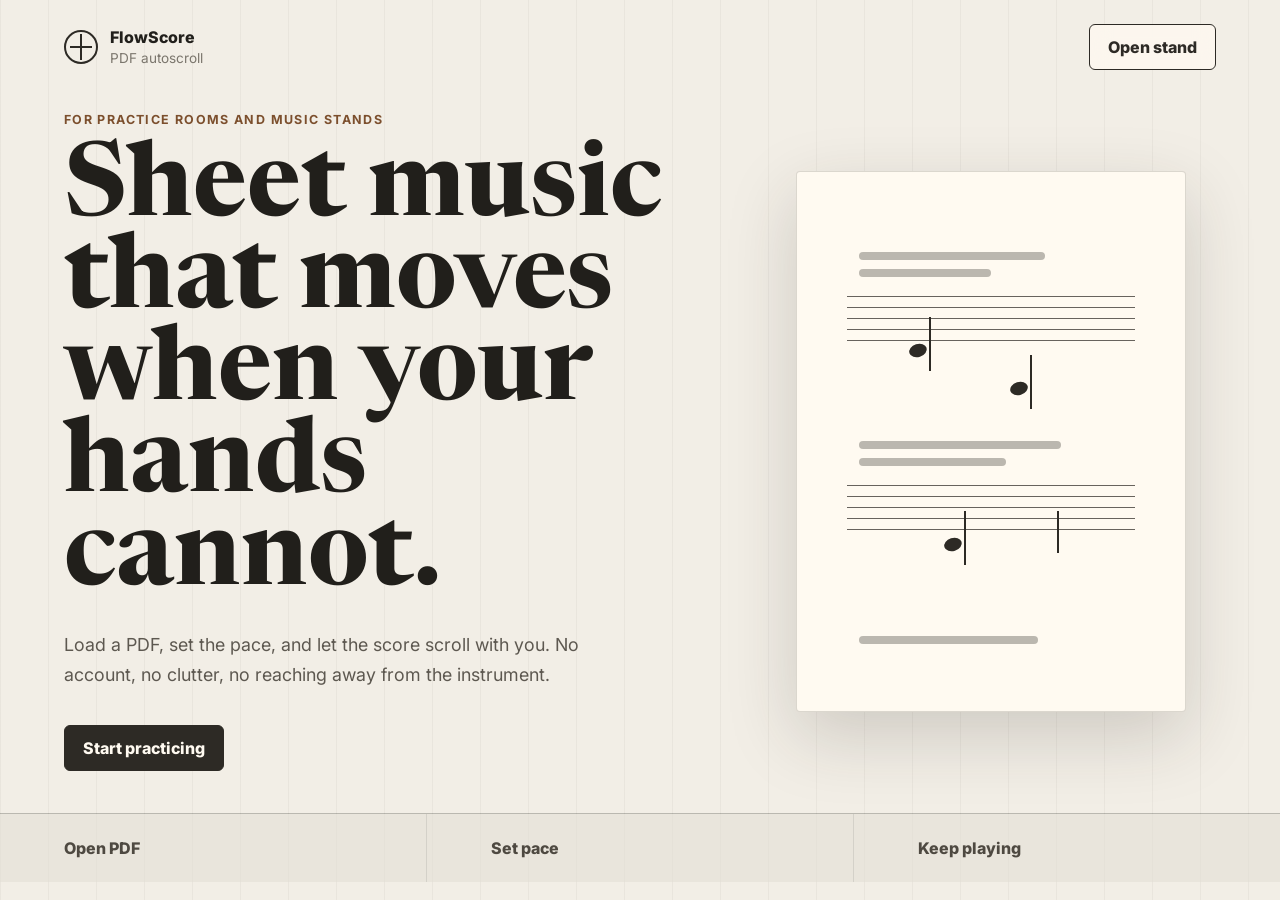
==== index.html @ 93f8f046 "Polish FlowScore MVP" ====
<!doctype html>
<html lang="en">
  <head>
    <meta charset="UTF-8" />
    <meta name="viewport" content="width=device-width, initial-scale=1.0" />
    <meta
      name="description"
      content="FlowScore is a quiet browser-based PDF autoscroll practice stand for musicians."
    />
    <meta name="theme-color" content="#f2eee6" />
    <meta property="og:title" content="FlowScore - Hands-free PDF practice" />
    <meta
      property="og:description"
      content="Load a score, set the pace, and keep both hands on the instrument."
    />
    <meta property="og:type" content="website" />
    <title>FlowScore - Hands-free PDF practice</title>
    <link rel="preconnect" href="https://fonts.googleapis.com" />
    <link rel="preconnect" href="https://fonts.gstatic.com" crossorigin />
    <link
      href="https://fonts.googleapis.com/css2?family=Inter:wght@400;500;600;700&family=Newsreader:opsz,wght@6..72,600&display=swap"
      rel="stylesheet"
    />
    <link rel="stylesheet" href="./styles.css" />
  </head>
  <body class="home-page">
    <header class="site-header" aria-label="Site header">
      <a class="brand home-brand" href="./index.html" aria-label="FlowScore home">
        <span class="mark" aria-hidden="true"></span>
        <div>
          <p>FlowScore</p>
          <span>PDF autoscroll</span>
        </div>
      </a>
      <nav aria-label="Primary navigation">
        <a href="./app.html">Open stand</a>
      </nav>
    </header>

    <main>
      <section class="home-hero" aria-label="FlowScore introduction">
        <div class="hero-copy">
          <p class="eyebrow">For practice rooms and music stands</p>
          <h1>Sheet music that moves when your hands cannot.</h1>
          <p>
            Load a PDF, set the pace, and let the score scroll with you. No
            account, no clutter, no reaching away from the instrument.
          </p>
          <a class="primary-link" href="./app.html">Start practicing</a>
        </div>

        <div class="score-visual" aria-hidden="true">
          <div class="score-page">
            <span></span><span></span><span></span><span></span><span></span>
            <b></b><b></b><b></b>
            <i></i><i></i><i></i><i></i>
          </div>
        </div>
      </section>

      <section class="home-strip" aria-label="FlowScore values">
        <p>Open PDF</p>
        <p>Set pace</p>
        <p>Keep playing</p>
      </section>
    </main>
  </body>
</html>
---- styles.css ----
:root {
  color-scheme: light;
  font-family: Inter, system-ui, -apple-system, BlinkMacSystemFont, "Segoe UI", sans-serif;
  background: #f2eee6;
  color: #211f1b;
}

* {
  box-sizing: border-box;
}

body {
  margin: 0;
  min-height: 100vh;
  background:
    linear-gradient(90deg, rgba(33, 31, 27, 0.045) 1px, transparent 1px) 0 0 / 48px 48px,
    #f2eee6;
}

a {
  color: inherit;
  text-decoration: none;
}

button,
input {
  font: inherit;
}

.site-header {
  position: absolute;
  top: 0;
  left: 0;
  right: 0;
  z-index: 2;
  display: flex;
  align-items: center;
  justify-content: space-between;
  gap: 20px;
  padding: 24px clamp(18px, 5vw, 64px);
}

.site-header nav a,
.primary-link {
  display: inline-grid;
  place-items: center;
  min-height: 46px;
  border: 1px solid #2d2a25;
  border-radius: 6px;
  padding: 0 18px;
  background: #2d2a25;
  color: #fffaf1;
  font-weight: 800;
}

.site-header nav a {
  background: rgba(255, 250, 241, 0.72);
  color: #2d2a25;
  backdrop-filter: blur(10px);
}

.home-hero {
  display: grid;
  grid-template-columns: minmax(0, 1fr) minmax(280px, 0.72fr);
  align-items: center;
  gap: clamp(28px, 6vw, 80px);
  min-height: 88vh;
  padding: 112px clamp(18px, 5vw, 64px) 42px;
}

.hero-copy {
  max-width: 760px;
}

.hero-copy p:not(.eyebrow) {
  max-width: 560px;
  margin: 24px 0 34px;
  color: #5d5850;
  font-size: 1.12rem;
  line-height: 1.7;
}

.score-visual {
  display: grid;
  place-items: center;
  min-height: 440px;
}

.score-page {
  position: relative;
  width: min(100%, 390px);
  aspect-ratio: 0.72;
  border: 1px solid rgba(33, 31, 27, 0.16);
  border-radius: 4px;
  background: #fffaf1;
  box-shadow: 0 24px 70px rgba(46, 39, 31, 0.18);
  overflow: hidden;
}

.score-page::before,
.score-page::after {
  content: "";
  position: absolute;
  left: 13%;
  right: 13%;
  height: 1px;
  background: #2d2a25;
  box-shadow: 0 11px 0 #2d2a25, 0 22px 0 #2d2a25, 0 33px 0 #2d2a25, 0 44px 0 #2d2a25;
  opacity: 0.72;
}

.score-page::before {
  top: 23%;
}

.score-page::after {
  top: 58%;
}

.score-page span,
.score-page b,
.score-page i {
  position: absolute;
  display: block;
  background: #2d2a25;
}

.score-page span {
  top: 15%;
  left: 16%;
  height: 8px;
  border-radius: 999px;
  opacity: 0.32;
}

.score-page span:nth-child(1) { width: 48%; }
.score-page span:nth-child(2) { top: 18%; width: 34%; }
.score-page span:nth-child(3) { top: 50%; width: 52%; }
.score-page span:nth-child(4) { top: 53%; width: 38%; }
.score-page span:nth-child(5) { top: 86%; width: 46%; }

.score-page b {
  width: 18px;
  height: 13px;
  border-radius: 50%;
  transform: rotate(-18deg);
}

.score-page b:nth-of-type(1) { top: 32%; left: 29%; }
.score-page b:nth-of-type(2) { top: 39%; left: 55%; }
.score-page b:nth-of-type(3) { top: 68%; left: 38%; }

.score-page i {
  width: 2px;
  height: 54px;
}

.score-page i:nth-of-type(1) { top: 27%; left: 34%; }
.score-page i:nth-of-type(2) { top: 34%; left: 60%; }
.score-page i:nth-of-type(3) { top: 63%; left: 43%; }
.score-page i:nth-of-type(4) { top: 63%; left: 67%; height: 42px; }

.home-strip {
  display: grid;
  grid-template-columns: repeat(3, 1fr);
  gap: 1px;
  border-top: 1px solid rgba(33, 31, 27, 0.14);
  background: rgba(33, 31, 27, 0.14);
}

.home-strip p {
  margin: 0;
  padding: 24px clamp(18px, 5vw, 64px);
  background: rgba(255, 250, 241, 0.48);
  color: #4e4941;
  font-weight: 800;
}

.app-shell {
  display: grid;
  grid-template-columns: minmax(0, 1fr) 330px;
  min-height: 100vh;
}

.stage {
  min-width: 0;
  padding: 28px;
}

.empty-state {
  display: grid;
  align-content: center;
  justify-items: start;
  min-height: calc(100vh - 56px);
  max-width: 720px;
  margin: 0 auto;
}

.eyebrow {
  margin: 0 0 18px;
  color: #7c4f2d;
  font-size: 0.78rem;
  font-weight: 700;
  letter-spacing: 0.11em;
  text-transform: uppercase;
}

h1 {
  max-width: 720px;
  margin: 0;
  font-family: Newsreader, Georgia, serif;
  font-size: clamp(3.4rem, 8vw, 7.8rem);
  line-height: 0.9;
  letter-spacing: 0;
}

.empty-state p:not(.eyebrow) {
  max-width: 520px;
  margin: 24px 0 34px;
  color: #5d5850;
  font-size: 1.12rem;
  line-height: 1.7;
}

.primary-upload,
.file-picker,
button {
  min-height: 48px;
  border: 1px solid #2d2a25;
  border-radius: 6px;
  background: #2d2a25;
  color: #fffaf1;
  cursor: pointer;
  transition: transform 160ms ease, background 160ms ease, opacity 160ms ease;
}

.is-loading {
  cursor: wait;
}

.primary-upload:hover,
.file-picker:hover,
button:hover:not(:disabled),
.primary-link:hover,
.site-header nav a:hover {
  transform: translateY(-1px);
  background: #171511;
  color: #fffaf1;
}

.primary-upload {
  display: inline-grid;
  place-items: center;
  min-width: 150px;
  padding: 0 20px;
  font-weight: 700;
}

input[type="file"] {
  position: absolute;
  inline-size: 1px;
  block-size: 1px;
  opacity: 0;
  pointer-events: none;
}

.viewer {
  height: calc(100vh - 56px);
  overflow: auto;
  scroll-behavior: auto;
  border: 1px solid rgba(33, 31, 27, 0.16);
  border-radius: 8px;
  background: #d8d0c2;
  box-shadow: inset 0 0 0 1px rgba(255, 255, 255, 0.35);
}

.paper {
  display: grid;
  justify-content: center;
  gap: 18px;
  min-height: 100%;
  padding: 26px 14px 60vh;
}

.page-canvas {
  max-width: 100%;
  height: auto;
  background: #fff;
  border-radius: 2px;
  box-shadow: 0 16px 45px rgba(46, 39, 31, 0.18);
}

.controls {
  display: flex;
  flex-direction: column;
  gap: 24px;
  min-height: 100vh;
  padding: 26px;
  border-left: 1px solid rgba(33, 31, 27, 0.14);
  background: rgba(255, 250, 241, 0.82);
  backdrop-filter: blur(14px);
}

.brand {
  display: flex;
  align-items: center;
  gap: 12px;
  margin-bottom: 4px;
}

.home-brand {
  margin: 0;
}

.mark {
  width: 34px;
  height: 34px;
  border: 2px solid #2d2a25;
  border-radius: 50%;
  background:
    linear-gradient(#2d2a25, #2d2a25) center / 2px 26px no-repeat,
    linear-gradient(90deg, #2d2a25, #2d2a25) center / 22px 2px no-repeat;
}

.brand p {
  margin: 0;
  font-weight: 800;
}

.brand span:not(.mark) {
  color: #7b766d;
  font-size: 0.85rem;
}

.file-picker {
  display: grid;
  place-items: center;
  width: 100%;
  background: #fffaf1;
  color: #2d2a25;
  font-weight: 700;
}

.file-picker:hover {
  background: #efe7d9;
  color: #2d2a25;
}

.play-button {
  min-height: 86px;
  font-size: 1.45rem;
  font-weight: 800;
}

.status-line {
  min-height: 2.8em;
  margin: -6px 0 0;
  color: #6a6258;
  font-size: 0.9rem;
  line-height: 1.4;
}

.status-line[data-tone="error"] {
  color: #9d3328;
  font-weight: 700;
}

button:disabled {
  cursor: not-allowed;
  opacity: 0.42;
}

.control-group {
  display: grid;
  gap: 12px;
}

.label-row {
  display: flex;
  justify-content: space-between;
  gap: 16px;
  color: #4e4941;
  font-size: 0.92rem;
  font-weight: 700;
}

output {
  color: #7c4f2d;
}

input[type="range"] {
  width: 100%;
  accent-color: #7c4f2d;
}

.button-grid {
  display: grid;
  grid-template-columns: 1fr 1fr;
  gap: 10px;
}

.button-grid button {
  background: #fffaf1;
  color: #2d2a25;
  font-weight: 800;
}

.button-grid button:hover:not(:disabled) {
  background: #efe7d9;
  color: #2d2a25;
}

.tips {
  margin-top: auto;
  padding-top: 20px;
  border-top: 1px solid rgba(33, 31, 27, 0.14);
  color: #706a61;
  font-size: 0.9rem;
  line-height: 1.55;
}

.tips p {
  margin: 0;
}

@media (max-width: 820px) {
  .site-header {
    position: static;
  }

  .home-hero {
    grid-template-columns: 1fr;
    min-height: auto;
    padding-top: 36px;
  }

  .score-visual {
    min-height: 330px;
  }

  .home-strip {
    grid-template-columns: 1fr;
  }

  .app-shell {
    grid-template-columns: 1fr;
  }

  .stage {
    padding: 16px;
  }

  .viewer {
    height: calc(100vh - 232px);
  }

  .controls {
    position: sticky;
    bottom: 0;
    display: grid;
    grid-template-columns: 1fr 1fr;
    min-height: auto;
    padding: 14px;
    border-top: 1px solid rgba(33, 31, 27, 0.14);
    border-left: 0;
  }

  .brand,
  .tips {
    display: none;
  }

  .play-button,
  .status-line,
  .control-group,
  .button-grid {
    grid-column: span 2;
  }
}
.stand-page {
  overflow-x: hidden;
}

.stand-page .app-shell {
  display: block;
  min-height: 100vh;
  padding-right: 330px;
}

.stand-page .stage {
  min-height: 100vh;
}

.stand-page .controls {
  position: fixed;
  top: 0;
  right: 0;
  z-index: 20;
  width: 330px;
  max-height: 100vh;
  overflow-y: auto;
  box-shadow: -18px 0 42px rgba(46, 39, 31, 0.12);
}

@media (max-width: 820px) {
  .stand-page .app-shell {
    padding-right: 0;
    padding-bottom: 260px;
  }

  .stand-page .stage {
    padding-bottom: 280px;
  }

  .stand-page .controls {
    position: fixed;
    top: auto;
    right: 0;
    bottom: 0;
    left: 0;
    width: auto;
    max-height: 46vh;
    overflow-y: auto;
    box-shadow: 0 -16px 34px rgba(46, 39, 31, 0.14);
  }
}
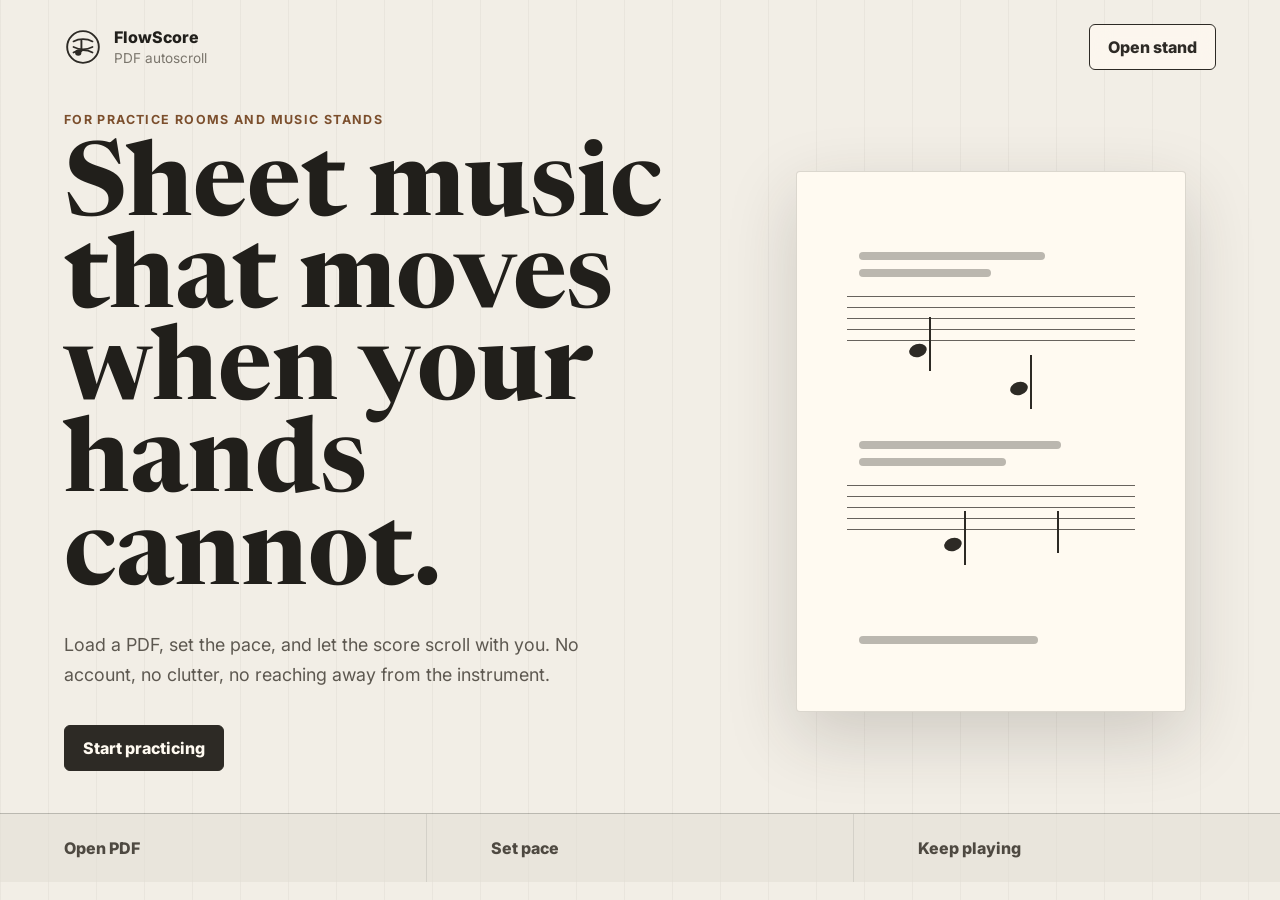
==== commit 1bd58bba: "Add FlowScore logo mark" ====
--- a/index.html
+++ b/index.html
@@ -15,6 +15,7 @@
     />
     <meta property="og:type" content="website" />
     <title>FlowScore - Hands-free PDF practice</title>
+    <link rel="icon" href="./favicon.svg" type="image/svg+xml" />
     <link rel="preconnect" href="https://fonts.googleapis.com" />
     <link rel="preconnect" href="https://fonts.gstatic.com" crossorigin />
     <link
@@ -26,7 +27,14 @@
   <body class="home-page">
     <header class="site-header" aria-label="Site header">
       <a class="brand home-brand" href="./index.html" aria-label="FlowScore home">
-        <span class="mark" aria-hidden="true"></span>
+        <svg class="mark" viewBox="0 0 48 48" aria-hidden="true" focusable="false">
+          <circle class="mark-frame" cx="24" cy="24" r="20" />
+          <path class="mark-line" d="M12 17c7-4 17-4 24 0" />
+          <path class="mark-line" d="M12 24c8 4 16 4 24 0" />
+          <path class="mark-line" d="M12 31c7-4 17-4 24 0" />
+          <circle class="mark-note" cx="18" cy="31" r="4" />
+          <path class="mark-stem" d="M22 29V16" />
+        </svg>
         <div>
           <p>FlowScore</p>
           <span>PDF autoscroll</span>
--- a/styles.css
+++ b/styles.css
@@ -280,6 +280,8 @@
   gap: 18px;
   min-height: 100%;
   padding: 26px 14px 60vh;
+  transform-origin: top center;
+  transition: transform 120ms ease;
 }
 
 .page-canvas {
@@ -313,13 +315,35 @@
 }
 
 .mark {
-  width: 34px;
-  height: 34px;
-  border: 2px solid #2d2a25;
-  border-radius: 50%;
-  background:
-    linear-gradient(#2d2a25, #2d2a25) center / 2px 26px no-repeat,
-    linear-gradient(90deg, #2d2a25, #2d2a25) center / 22px 2px no-repeat;
+  flex: 0 0 auto;
+  width: 38px;
+  height: 38px;
+  color: #2d2a25;
+}
+
+.mark-frame,
+.mark-line,
+.mark-stem {
+  fill: none;
+  stroke: currentColor;
+  stroke-linecap: round;
+  stroke-linejoin: round;
+}
+
+.mark-frame {
+  stroke-width: 2.4;
+}
+
+.mark-line {
+  stroke-width: 2.2;
+}
+
+.mark-stem {
+  stroke-width: 2.4;
+}
+
+.mark-note {
+  fill: currentColor;
 }
 
 .brand p {
@@ -465,8 +489,8 @@
     border-left: 0;
   }
 
-  .brand,
-  .tips {
+  .stand-page .controls .brand,
+  .controls .tips {
     display: none;
   }
 
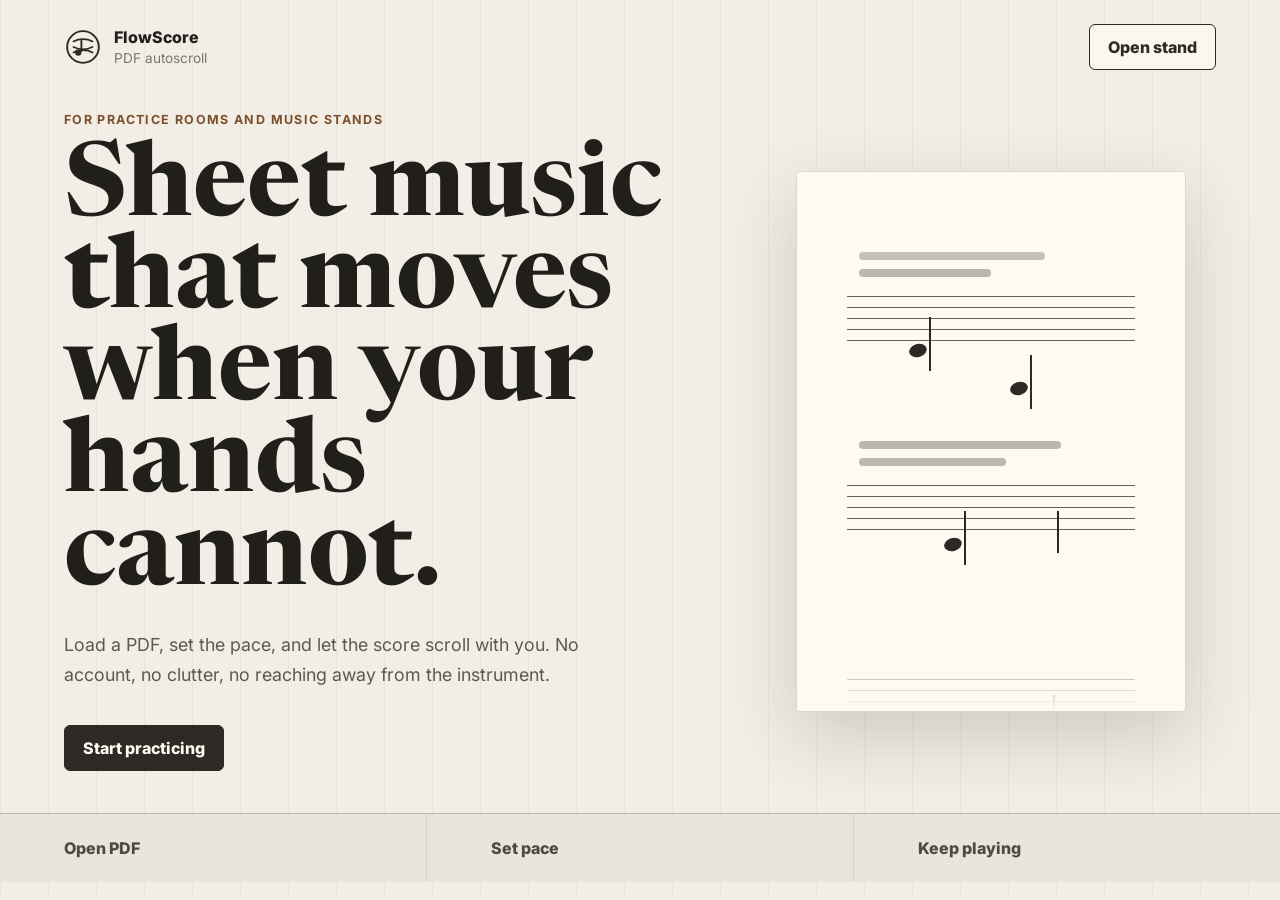
==== commit 05be4911: "Animate landing page score" ====
--- a/index.html
+++ b/index.html
@@ -59,9 +59,11 @@
 
         <div class="score-visual" aria-hidden="true">
           <div class="score-page">
-            <span></span><span></span><span></span><span></span><span></span>
-            <b></b><b></b><b></b>
-            <i></i><i></i><i></i><i></i>
+            <div class="score-scroll">
+              <span></span><span></span><span></span><span></span><span></span>
+              <b></b><b></b><b></b><b></b>
+              <i></i><i></i><i></i><i></i><i></i>
+            </div>
           </div>
         </div>
       </section>
--- a/styles.css
+++ b/styles.css
@@ -97,8 +97,26 @@
   overflow: hidden;
 }
 
-.score-page::before,
-.score-page::after {
+.score-page::before {
+  content: "";
+  position: absolute;
+  inset: 0;
+  z-index: 2;
+  background:
+    linear-gradient(#fffaf1 0%, rgba(255, 250, 241, 0) 18%),
+    linear-gradient(0deg, #fffaf1 0%, rgba(255, 250, 241, 0) 18%);
+  pointer-events: none;
+}
+
+.score-scroll {
+  position: absolute;
+  inset: 0;
+  animation: score-autoscroll 18s linear infinite;
+}
+
+.score-scroll::before,
+.score-scroll::after,
+.score-scroll span:nth-child(5) {
   content: "";
   position: absolute;
   left: 13%;
@@ -109,23 +127,23 @@
   opacity: 0.72;
 }
 
-.score-page::before {
+.score-scroll::before {
   top: 23%;
 }
 
-.score-page::after {
+.score-scroll::after {
   top: 58%;
 }
 
-.score-page span,
-.score-page b,
-.score-page i {
+.score-scroll span,
+.score-scroll b,
+.score-scroll i {
   position: absolute;
   display: block;
   background: #2d2a25;
 }
 
-.score-page span {
+.score-scroll span {
   top: 15%;
   left: 16%;
   height: 8px;
@@ -133,32 +151,53 @@
   opacity: 0.32;
 }
 
-.score-page span:nth-child(1) { width: 48%; }
-.score-page span:nth-child(2) { top: 18%; width: 34%; }
-.score-page span:nth-child(3) { top: 50%; width: 52%; }
-.score-page span:nth-child(4) { top: 53%; width: 38%; }
-.score-page span:nth-child(5) { top: 86%; width: 46%; }
-
-.score-page b {
+.score-scroll span:nth-child(1) { width: 48%; }
+.score-scroll span:nth-child(2) { top: 18%; width: 34%; }
+.score-scroll span:nth-child(3) { top: 50%; width: 52%; }
+.score-scroll span:nth-child(4) { top: 53%; width: 38%; }
+.score-scroll span:nth-child(5) {
+  top: 94%;
+  display: block;
+}
+
+.score-scroll b {
   width: 18px;
   height: 13px;
   border-radius: 50%;
   transform: rotate(-18deg);
 }
 
-.score-page b:nth-of-type(1) { top: 32%; left: 29%; }
-.score-page b:nth-of-type(2) { top: 39%; left: 55%; }
-.score-page b:nth-of-type(3) { top: 68%; left: 38%; }
-
-.score-page i {
+.score-scroll b:nth-of-type(1) { top: 32%; left: 29%; }
+.score-scroll b:nth-of-type(2) { top: 39%; left: 55%; }
+.score-scroll b:nth-of-type(3) { top: 68%; left: 38%; }
+.score-scroll b:nth-of-type(4) { top: 102%; left: 61%; }
+
+.score-scroll i {
   width: 2px;
   height: 54px;
 }
 
-.score-page i:nth-of-type(1) { top: 27%; left: 34%; }
-.score-page i:nth-of-type(2) { top: 34%; left: 60%; }
-.score-page i:nth-of-type(3) { top: 63%; left: 43%; }
-.score-page i:nth-of-type(4) { top: 63%; left: 67%; height: 42px; }
+.score-scroll i:nth-of-type(1) { top: 27%; left: 34%; }
+.score-scroll i:nth-of-type(2) { top: 34%; left: 60%; }
+.score-scroll i:nth-of-type(3) { top: 63%; left: 43%; }
+.score-scroll i:nth-of-type(4) { top: 63%; left: 67%; height: 42px; }
+.score-scroll i:nth-of-type(5) { top: 97%; left: 66%; height: 48px; }
+
+@keyframes score-autoscroll {
+  from {
+    transform: translateY(0);
+  }
+
+  to {
+    transform: translateY(-34%);
+  }
+}
+
+@media (prefers-reduced-motion: reduce) {
+  .score-scroll {
+    animation: none;
+  }
+}
 
 .home-strip {
   display: grid;
